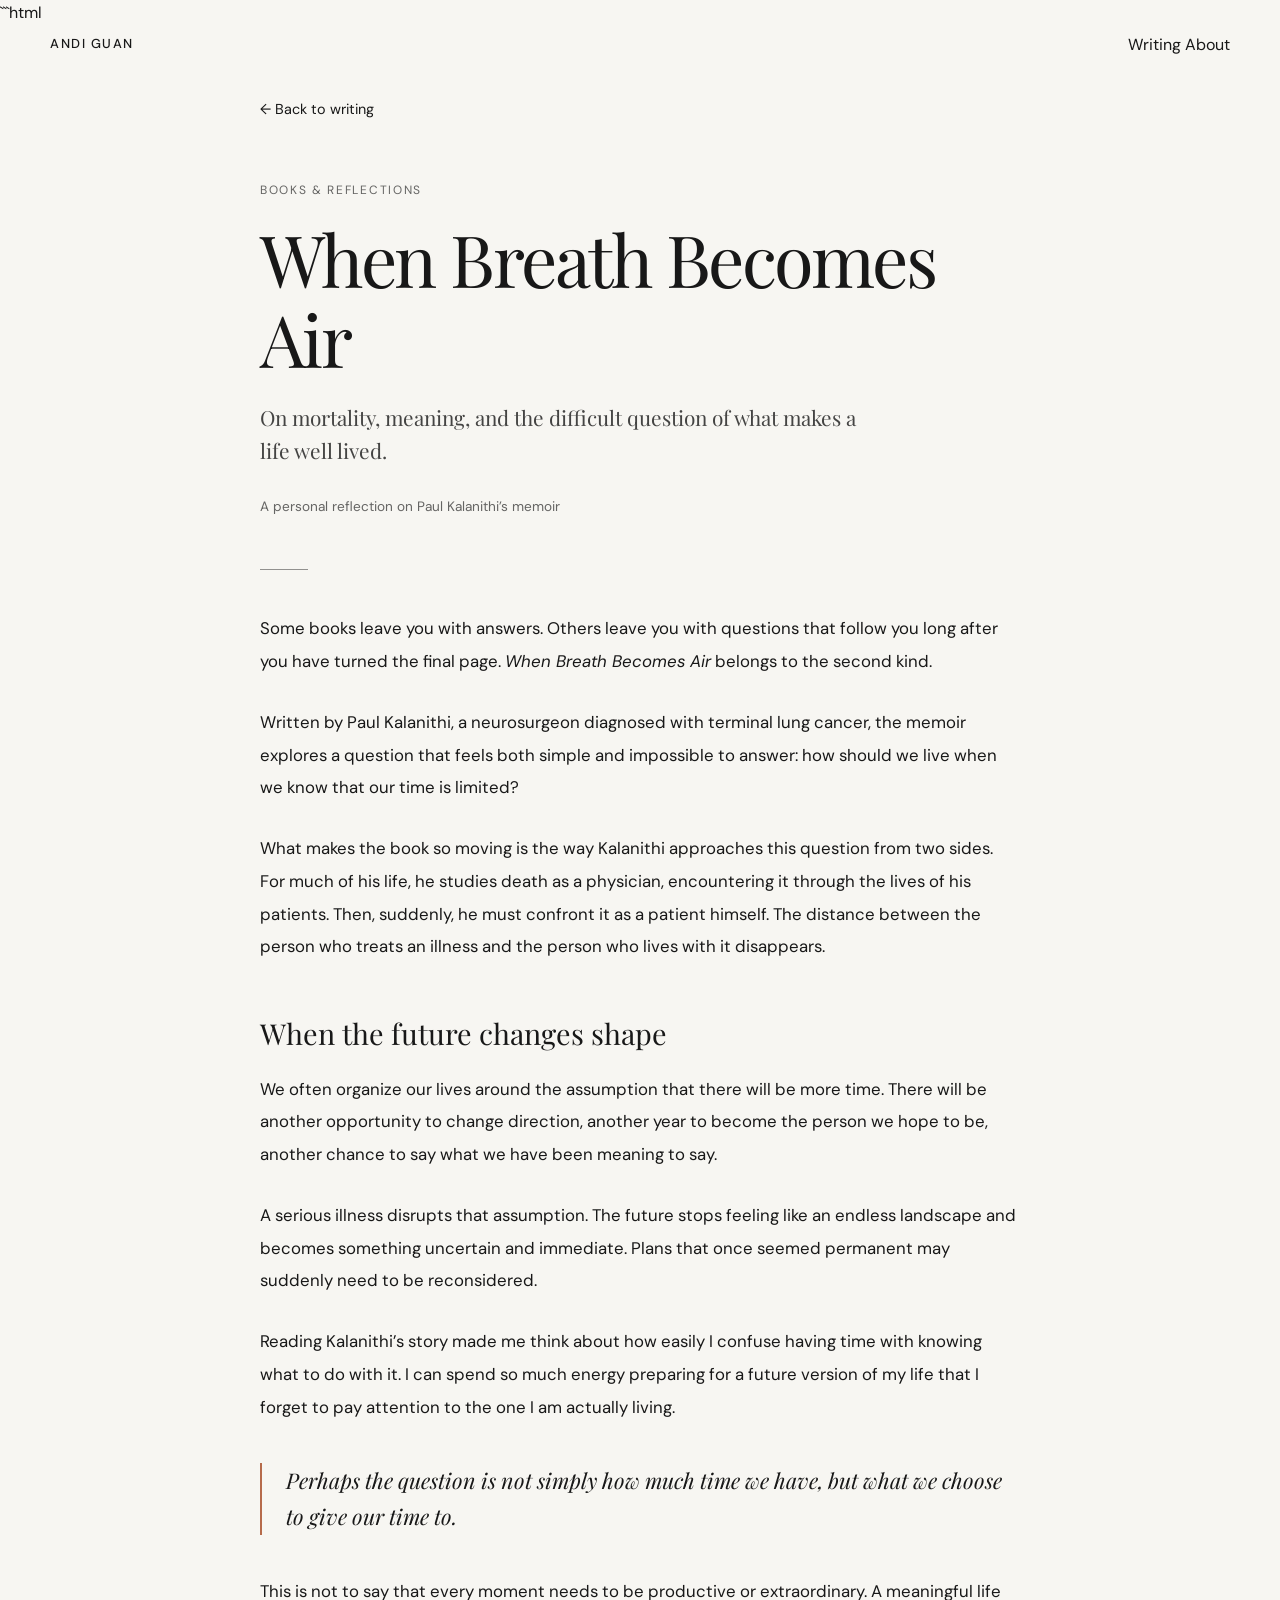
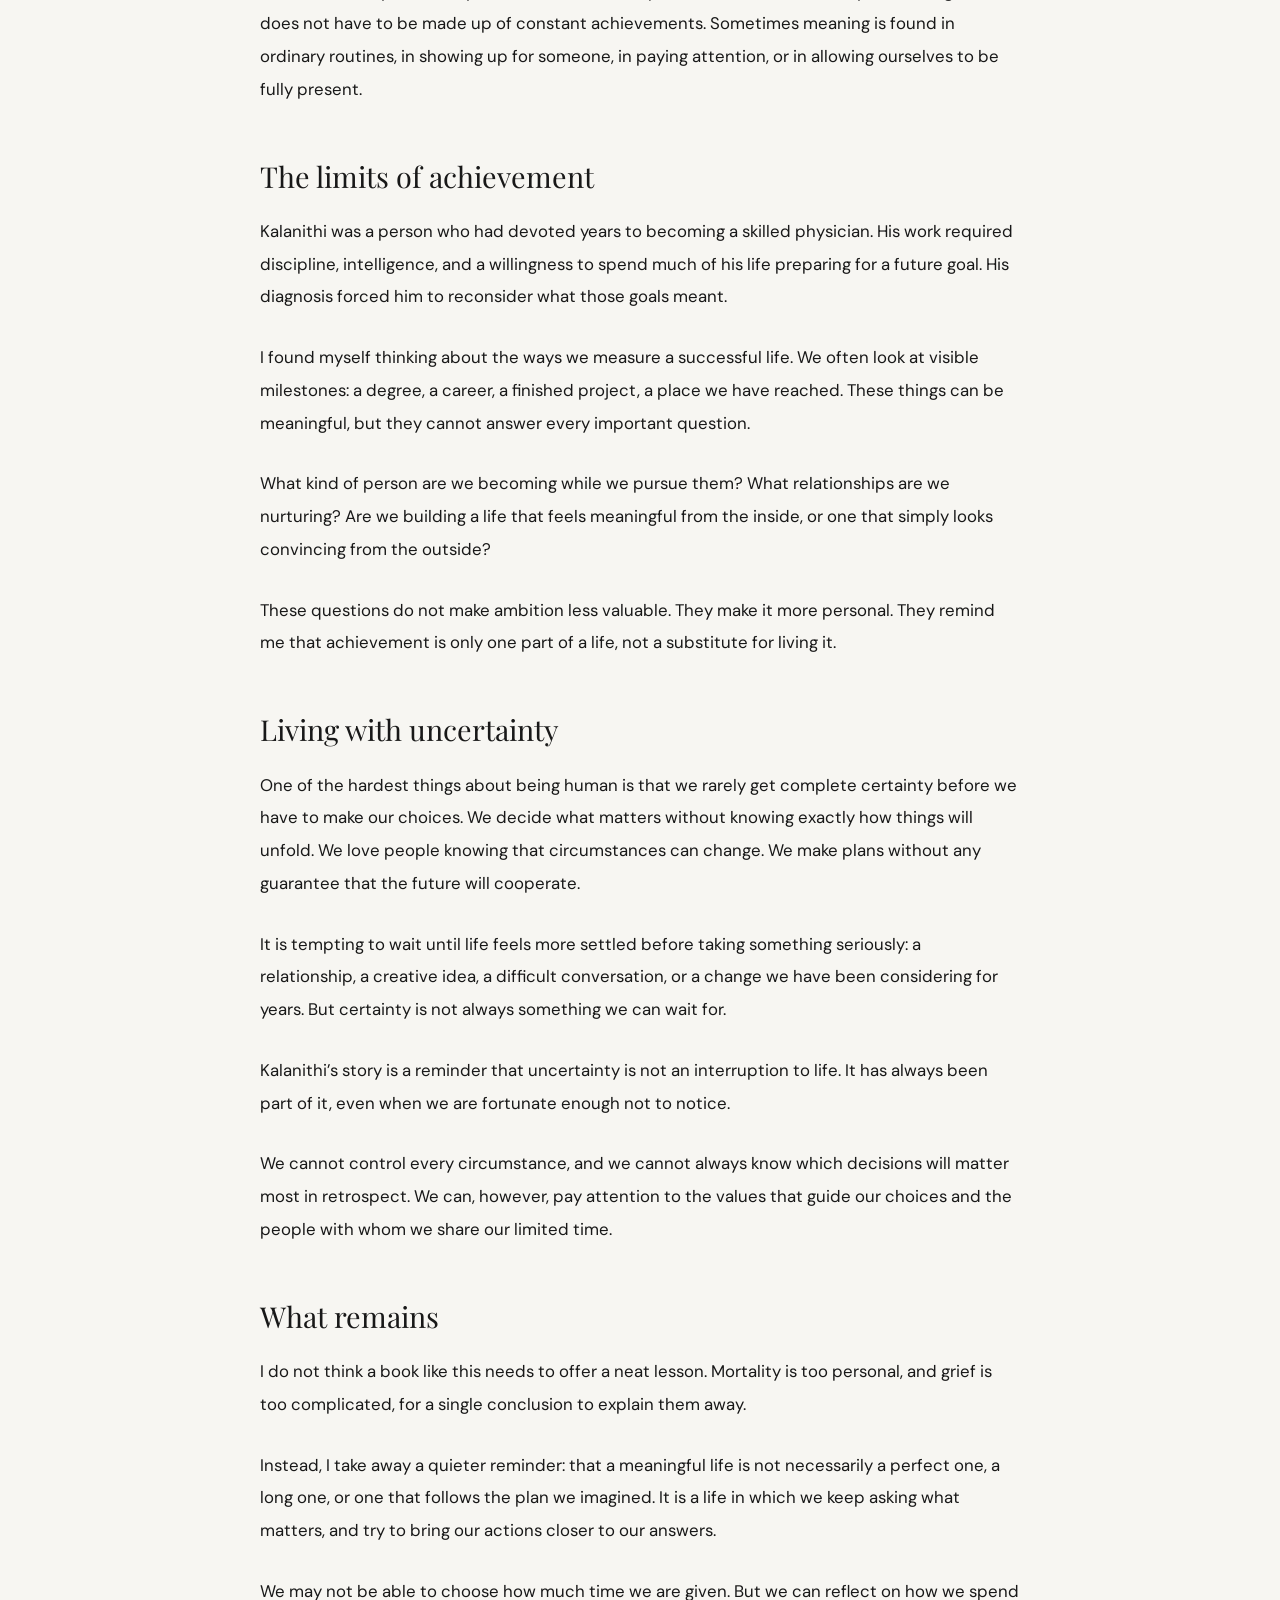
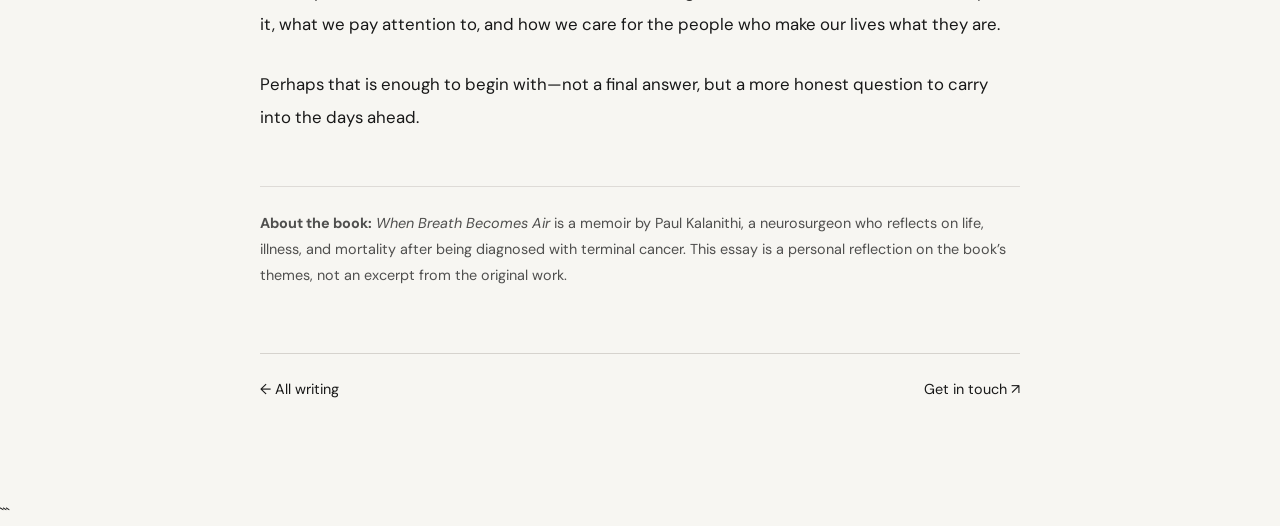
==== when-breath-becomes-air.html @ 2d14ba56 "Rename when-breath-becomes-air to when-breath-becomes-air.html" ====
```html
<!DOCTYPE html>
<html lang="en">
<head>
  <meta charset="UTF-8" />
  <meta name="viewport" content="width=device-width, initial-scale=1.0" />

  <title>When Breath Becomes Air — Andi Guan</title>

  <meta
    name="description"
    content="A personal reflection on When Breath Becomes Air by Paul Kalanithi, and what it means to live a meaningful life."
  />

  <link rel="preconnect" href="https://fonts.googleapis.com" />
  <link rel="preconnect" href="https://fonts.gstatic.com" crossorigin />

  <link
    href="https://fonts.googleapis.com/css2?family=DM+Sans:wght@400;500&family=Playfair+Display:ital,wght@0,400;0,500;1,400&display=swap"
    rel="stylesheet"
  />

  <link rel="stylesheet" href="css/style.css" />

  <style>
    .essay-page {
      max-width: 760px;
      margin: 0 auto;
      padding: 72px 24px 100px;
    }

    .essay-back {
      display: inline-block;
      margin-bottom: 48px;
      font-size: 0.9rem;
      text-decoration: none;
    }

    .essay-category {
      margin-bottom: 18px;
      font-size: 0.75rem;
      letter-spacing: 0.14em;
      text-transform: uppercase;
      opacity: 0.65;
    }

    .essay-title {
      margin: 0 0 22px;
      font-family: "Playfair Display", Georgia, serif;
      font-size: clamp(2.6rem, 7vw, 4.5rem);
      font-weight: 400;
      line-height: 1.12;
      letter-spacing: -0.035em;
    }

    .essay-subtitle {
      max-width: 620px;
      margin-bottom: 28px;
      font-family: "Playfair Display", Georgia, serif;
      font-size: 1.3rem;
      line-height: 1.6;
      opacity: 0.8;
    }

    .essay-meta {
      margin-bottom: 52px;
      font-size: 0.85rem;
      opacity: 0.65;
    }

    .essay-divider {
      width: 48px;
      margin: 0 0 42px;
      border: 0;
      border-top: 1px solid currentColor;
      opacity: 0.45;
    }

    .essay-body {
      font-size: 1.05rem;
      line-height: 1.95;
    }

    .essay-body p {
      margin: 0 0 28px;
    }

    .essay-body h2 {
      margin: 52px 0 20px;
      font-family: "Playfair Display", Georgia, serif;
      font-size: 1.8rem;
      font-weight: 400;
      line-height: 1.3;
    }

    .essay-body blockquote {
      margin: 40px 0;
      padding-left: 24px;
      border-left: 2px solid #b66b4b;
      font-family: "Playfair Display", Georgia, serif;
      font-size: 1.35rem;
      font-style: italic;
      line-height: 1.65;
    }

    .essay-note {
      margin-top: 52px;
      padding-top: 24px;
      border-top: 1px solid rgba(80, 70, 60, 0.2);
      font-size: 0.9rem;
      line-height: 1.8;
      opacity: 0.75;
    }

    .essay-footer {
      margin-top: 64px;
      padding-top: 24px;
      border-top: 1px solid rgba(80, 70, 60, 0.2);
      display: flex;
      justify-content: space-between;
      gap: 20px;
      flex-wrap: wrap;
      font-size: 0.9rem;
    }

    .essay-footer a,
    .essay-back {
      color: inherit;
    }

    @media (max-width: 600px) {
      .essay-page {
        padding: 44px 22px 72px;
      }

      .essay-back {
        margin-bottom: 36px;
      }

      .essay-body {
        font-size: 1rem;
      }
    }
  </style>
</head>

<body>
  <header class="site-header">
    <div class="container nav-container">
      <a href="index.html" class="logo">ANDI GUAN</a>

      <nav aria-label="Main navigation">
        <a href="index.html#writing">Writing</a>
        <a href="index.html#about">About</a>
      </nav>
    </div>
  </header>

  <main class="essay-page">
    <a class="essay-back" href="index.html#writing">
      ← Back to writing
    </a>

    <article>
      <p class="essay-category">Books &amp; Reflections</p>

      <h1 class="essay-title">When Breath Becomes Air</h1>

      <p class="essay-subtitle">
        On mortality, meaning, and the difficult question of what makes a life well lived.
      </p>

      <p class="essay-meta">
        A personal reflection on Paul Kalanithi’s memoir
      </p>

      <hr class="essay-divider" />

      <div class="essay-body">
        <p>
          Some books leave you with answers. Others leave you with questions
          that follow you long after you have turned the final page.
          <em>When Breath Becomes Air</em> belongs to the second kind.
        </p>

        <p>
          Written by Paul Kalanithi, a neurosurgeon diagnosed with terminal
          lung cancer, the memoir explores a question that feels both simple
          and impossible to answer: how should we live when we know that our
          time is limited?
        </p>

        <p>
          What makes the book so moving is the way Kalanithi approaches this
          question from two sides. For much of his life, he studies death as
          a physician, encountering it through the lives of his patients.
          Then, suddenly, he must confront it as a patient himself. The
          distance between the person who treats an illness and the person
          who lives with it disappears.
        </p>

        <h2>When the future changes shape</h2>

        <p>
          We often organize our lives around the assumption that there will
          be more time. There will be another opportunity to change direction,
          another year to become the person we hope to be, another chance to
          say what we have been meaning to say.
        </p>

        <p>
          A serious illness disrupts that assumption. The future stops feeling
          like an endless landscape and becomes something uncertain and
          immediate. Plans that once seemed permanent may suddenly need to
          be reconsidered.
        </p>

        <p>
          Reading Kalanithi’s story made me think about how easily I confuse
          having time with knowing what to do with it. I can spend so much
          energy preparing for a future version of my life that I forget to
          pay attention to the one I am actually living.
        </p>

        <blockquote>
          Perhaps the question is not simply how much time we have, but what
          we choose to give our time to.
        </blockquote>

        <p>
          This is not to say that every moment needs to be productive or
          extraordinary. A meaningful life does not have to be made up of
          constant achievements. Sometimes meaning is found in ordinary
          routines, in showing up for someone, in paying attention, or in
          allowing ourselves to be fully present.
        </p>

        <h2>The limits of achievement</h2>

        <p>
          Kalanithi was a person who had devoted years to becoming a skilled
          physician. His work required discipline, intelligence, and a
          willingness to spend much of his life preparing for a future goal.
          His diagnosis forced him to reconsider what those goals meant.
        </p>

        <p>
          I found myself thinking about the ways we measure a successful
          life. We often look at visible milestones: a degree, a career, a
          finished project, a place we have reached. These things can be
          meaningful, but they cannot answer every important question.
        </p>

        <p>
          What kind of person are we becoming while we pursue them? What
          relationships are we nurturing? Are we building a life that feels
          meaningful from the inside, or one that simply looks convincing
          from the outside?
        </p>

        <p>
          These questions do not make ambition less valuable. They make it
          more personal. They remind me that achievement is only one part of
          a life, not a substitute for living it.
        </p>

        <h2>Living with uncertainty</h2>

        <p>
          One of the hardest things about being human is that we rarely get
          complete certainty before we have to make our choices. We decide
          what matters without knowing exactly how things will unfold. We
          love people knowing that circumstances can change. We make plans
          without any guarantee that the future will cooperate.
        </p>

        <p>
          It is tempting to wait until life feels more settled before taking
          something seriously: a relationship, a creative idea, a difficult
          conversation, or a change we have been considering for years.
          But certainty is not always something we can wait for.
        </p>

        <p>
          Kalanithi’s story is a reminder that uncertainty is not an
          interruption to life. It has always been part of it, even when we
          are fortunate enough not to notice.
        </p>

        <p>
          We cannot control every circumstance, and we cannot always know
          which decisions will matter most in retrospect. We can, however,
          pay attention to the values that guide our choices and the people
          with whom we share our limited time.
        </p>

        <h2>What remains</h2>

        <p>
          I do not think a book like this needs to offer a neat lesson.
          Mortality is too personal, and grief is too complicated, for a
          single conclusion to explain them away.
        </p>

        <p>
          Instead, I take away a quieter reminder: that a meaningful life
          is not necessarily a perfect one, a long one, or one that follows
          the plan we imagined. It is a life in which we keep asking what
          matters, and try to bring our actions closer to our answers.
        </p>

        <p>
          We may not be able to choose how much time we are given. But we
          can reflect on how we spend it, what we pay attention to, and
          how we care for the people who make our lives what they are.
        </p>

        <p>
          Perhaps that is enough to begin with—not a final answer, but a
          more honest question to carry into the days ahead.
        </p>
      </div>

      <p class="essay-note">
        <strong>About the book:</strong> <em>When Breath Becomes Air</em>
        is a memoir by Paul Kalanithi, a neurosurgeon who reflects on life,
        illness, and mortality after being diagnosed with terminal cancer.
        This essay is a personal reflection on the book’s themes, not an
        excerpt from the original work.
      </p>
    </article>

    <footer class="essay-footer">
      <a href="index.html#writing">← All writing</a>
      <a href="mailto:andiguan.sf@gmail.com">Get in touch ↗</a>
    </footer>
  </main>
</body>
</html>
```
---- css/style.css ----
```css
/* =========================================================
   RESET
   ========================================================= */

*,
*::before,
*::after {
  box-sizing: border-box;
}

html {
  scroll-behavior: smooth;
}

body {
  margin: 0;
  padding: 0;

  background: #f7f6f2;
  color: #181818;

  font-family: "DM Sans", Arial, sans-serif;
  font-size: 16px;
  line-height: 1.6;

  -webkit-font-smoothing: antialiased;
  text-rendering: optimizeLegibility;
}

img {
  max-width: 100%;
  display: block;
}

a {
  color: inherit;
  text-decoration: none;
}

button,
a {
  -webkit-tap-highlight-color: transparent;
}


/* =========================================================
   VARIABLES
   ========================================================= */

:root {
  --background: #f7f6f2;
  --text: #181818;
  --muted: #77736c;
  --light: #d9d6cf;
  --accent: #b75b3b;

  --serif: "Playfair Display", Georgia, serif;
  --sans: "DM Sans", Arial, sans-serif;

  --max-width: 1180px;
  --side-padding: 42px;
}


/* =========================================================
   GLOBAL
   ========================================================= */

body {
  overflow-x: hidden;
}

.container {
  width: min(
    calc(100% - (var(--side-padding) * 2)),
    var(--max-width)
  );

  margin-inline: auto;
}

.eyebrow {
  margin: 0 0 24px;

  color: var(--muted);

  font-family: var(--sans);
  font-size: 11px;
  font-weight: 500;
  letter-spacing: 0.18em;
  line-height: 1;

  text-transform: uppercase;
}


/* =========================================================
   HEADER
   ========================================================= */

.site-header {
  position: absolute;

  top: 0;
  left: 0;

  width: 100%;

  z-index: 10;
}

.nav-container {
  display: flex;

  align-items: center;
  justify-content: space-between;

  padding-top: 32px;
}

.logo {
  font-size: 13px;
  font-weight: 500;
  letter-spacing: 0.12em;

  transition: opacity 180ms ease;
}

.logo:hover {
  opacity: 0.55;
}

.navigation {
  display: flex;
  gap: 32px;
}

.navigation a {
  position: relative;

  font-size: 13px;
  color: #3f3d39;
}

.navigation a::after {
  content: "";

  position: absolute;

  left: 0;
  right: 0;
  bottom: -5px;

  height: 1px;

  background: var(--text);

  transform: scaleX(0);
  transform-origin: right;

  transition: transform 220ms ease;
}

.navigation a:hover::after {
  transform: scaleX(1);
  transform-origin: left;
}


/* =========================================================
   HERO
   ========================================================= */

.hero {
  min-height: 100vh;

  display: flex;
  align-items: center;

  padding: 150px 0 100px;
}

.hero-container {
  position: relative;
}

.hero h1 {
  max-width: 850px;

  margin: 0;

  font-family: var(--serif);
  font-size: clamp(72px, 10vw, 142px);
  font-weight: 400;

  letter-spacing: -0.055em;
  line-height: 0.92;
}

.hero h1 em {
  color: var(--accent);
  font-weight: 400;
}

.hero-description {
  max-width: 470px;

  margin: 48px 0 0;

  color: #5e5b55;

  font-size: 18px;
  line-height: 1.7;
}

.scroll-link {
  display: inline-flex;

  align-items: center;
  gap: 14px;

  margin-top: 72px;

  font-size: 12px;
  font-weight: 500;
  letter-spacing: 0.08em;
  text-transform: uppercase;
}

.scroll-link .arrow {
  font-size: 18px;
  font-weight: 400;

  transition: transform 200ms ease;
}

.scroll-link:hover .arrow {
  transform: translateY(5px);
}


/* =========================================================
   WRITING
   ========================================================= */

.writing-section {
  padding: 150px 0 170px;

  border-top: 1px solid var(--light);
}

.section-heading {
  display: grid;

  grid-template-columns: 1fr 2fr;

  margin-bottom: 90px;
}

.section-heading h2 {
  margin: -10px 0 0;

  font-family: var(--serif);
  font-size: clamp(48px, 6vw, 82px);
  font-weight: 400;

  letter-spacing: -0.045em;
  line-height: 1;
}

.post-list {
  border-top: 1px solid var(--light);
}

.post {
  display: grid;

  grid-template-columns: 1fr 2fr;
  gap: 40px;

  padding: 52px 0;

  border-bottom: 1px solid var(--light);

  transition: padding-left 250ms ease;
}

.post:hover {
  padding-left: 12px;
}

.post-meta {
  display: flex;
  flex-direction: column;

  gap: 9px;

  color: var(--muted);

  font-size: 10px;
  font-weight: 500;
  letter-spacing: 0.13em;
}

.post-category {
  color: var(--accent);
}

.post-content {
  max-width: 690px;
}

.post-content h3 {
  margin: 0;

  font-family: var(--serif);
  font-size: clamp(30px, 3.5vw, 48px);
  font-weight: 400;

  letter-spacing: -0.035em;
  line-height: 1.05;
}

.post-content h3 a {
  transition: color 180ms ease;
}

.post-content h3 a:hover {
  color: var(--accent);
}

.post-content p {
  max-width: 590px;

  margin: 20px 0 24px;

  color: var(--muted);

  font-size: 15px;
  line-height: 1.7;
}

.read-more {
  display: inline-flex;

  align-items: center;
  gap: 8px;

  font-size: 11px;
  font-weight: 500;
  letter-spacing: 0.08em;

  text-transform: uppercase;
}

.read-more span {
  font-size: 15px;

  transition: transform 180ms ease;
}

.read-more:hover span {
  transform: translateX(5px);
}

.all-writing {
  display: flex;

  justify-content: center;

  margin-top: 70px;
}

.outline-button {
  display: inline-flex;

  align-items: center;
  gap: 22px;

  padding: 15px 23px;

  border: 1px solid #aaa69e;

  font-size: 11px;
  font-weight: 500;
  letter-spacing: 0.08em;

  text-transform: uppercase;

  transition:
    background 200ms ease,
    color 200ms ease,
    border-color 200ms ease;
}

.outline-button:hover {
  background: var(--text);
  border-color: var(--text);
  color: white;
}

.outline-button span {
  font-size: 15px;
}


/* =========================================================
   ABOUT
   ========================================================= */

.about-section {
  padding: 150px 0 170px;

  background: #e9e6de;
}

.about-grid {
  display: grid;

  grid-template-columns: 1fr 2fr;
  gap: 40px;
}

.about-heading h2 {
  margin: 0;

  font-family: var(--serif);
  font-size: clamp(48px, 6vw, 82px);
  font-weight: 400;

  letter-spacing: -0.045em;
  line-height: 0.98;
}

.about-heading h2 em {
  color: var(--accent);
  font-weight: 400;
}

.about-content {
  max-width: 650px;

  padding-top: 38px;
}

.about-content p {
  margin: 0 0 25px;

  color: #4f4c47;

  font-size: 17px;
  line-height: 1.8;
}

.about-content .about-intro {
  margin-bottom: 30px;

  color: var(--text);

  font-family: var(--serif);
  font-size: 34px;
  line-height: 1.2;
}

.text-link {
  display: inline-flex;

  align-items: center;
  gap: 10px;

  margin-top: 22px;

  border-bottom: 1px solid #8d8981;

  padding-bottom: 4px;

  font-size: 12px;
  font-weight: 500;
  letter-spacing: 0.08em;

  text-transform: uppercase;
}

.text-link span {
  transition: transform 180ms ease;
}

.text-link:hover span {
  transform: translateX(5px);
}


/* =========================================================
   FOOTER
   ========================================================= */

.site-footer {
  padding: 32px 0;

  background: #181818;
  color: #d8d5ce;
}

.footer-container {
  display: flex;

  align-items: center;
  justify-content: space-between;
}

.footer-container p {
  margin: 0;

  color: #85827d;

  font-size: 11px;
}

.footer-links {
  display: flex;
  gap: 25px;
}

.footer-links a {
  font-size: 11px;

  transition: color 180ms ease;
}

.footer-links a:hover {
  color: white;
}


/* =========================================================
   TABLET
   ========================================================= */

@media (max-width: 800px) {

  :root {
    --side-padding: 25px;
  }

  .hero {
    min-height: 90vh;

    padding-top: 130px;
  }

  .hero-description {
    margin-top: 38px;

    font-size: 16px;
  }

  .scroll-link {
    margin-top: 50px;
  }

  .writing-section,
  .about-section {
    padding: 100px 0;
  }

  .section-heading {
    display: block;

    margin-bottom: 55px;
  }

  .section-heading h2 {
    margin-top: 30px;
  }

  .post {
    grid-template-columns: 1fr;

    gap: 25px;

    padding: 40px 0;
  }

  .post:hover {
    padding-left: 0;
  }

  .post-meta {
    flex-direction: row;
    gap: 18px;
  }

  .about-grid {
    grid-template-columns: 1fr;
    gap: 30px;
  }

  .about-content {
    padding-top: 10px;
  }
}


/* =========================================================
   MOBILE
   ========================================================= */

@media (max-width: 560px) {

  :root {
    --side-padding: 20px;
  }

  .nav-container {
    padding-top: 24px;
  }

  .logo {
    font-size: 12px;
  }

  .navigation {
    gap: 20px;
  }

  .navigation a {
    font-size: 12px;
  }

  .hero {
    min-height: 100svh;

    padding-top: 120px;
    padding-bottom: 60px;
  }

  .eyebrow {
    margin-bottom: 18px;

    font-size: 9px;
  }

  .hero h1 {
    font-size: clamp(62px, 19vw, 100px);

    letter-spacing: -0.06em;
  }

  .hero-description {
    max-width: 350px;

    margin-top: 32px;

    font-size: 15px;
    line-height: 1.65;
  }

  .scroll-link {
    margin-top: 40px;
  }

  .writing-section,
  .about-section {
    padding: 85px 0;
  }

  .section-heading {
    margin-bottom: 45px;
  }

  .section-heading h2,
  .about-heading h2 {
    font-size: 52px;
  }

  .post {
    padding: 35px 0;
  }

  .post-content h3 {
    font-size: 32px;
  }

  .post-content p {
    font-size: 14px;
  }

  .about-content p {
    font-size: 15px;
  }

  .about-content .about-intro {
    font-size: 30px;
  }

  .footer-container {
    align-items: flex-start;
    flex-direction: column;
    gap: 20px;
  }

  .footer-links {
    gap: 20px;
  }
}


/* =========================================================
   ACCESSIBILITY
   ========================================================= */

:focus-visible {
  outline: 2px solid var(--accent);
  outline-offset: 5px;
}


/* =========================================================
   REDUCED MOTION
   ========================================================= */

@media (prefers-reduced-motion: reduce) {

  html {
    scroll-behavior: auto;
  }

  *,
  *::before,
  *::after {
    transition-duration: 0.01ms !important;
  }
}
```
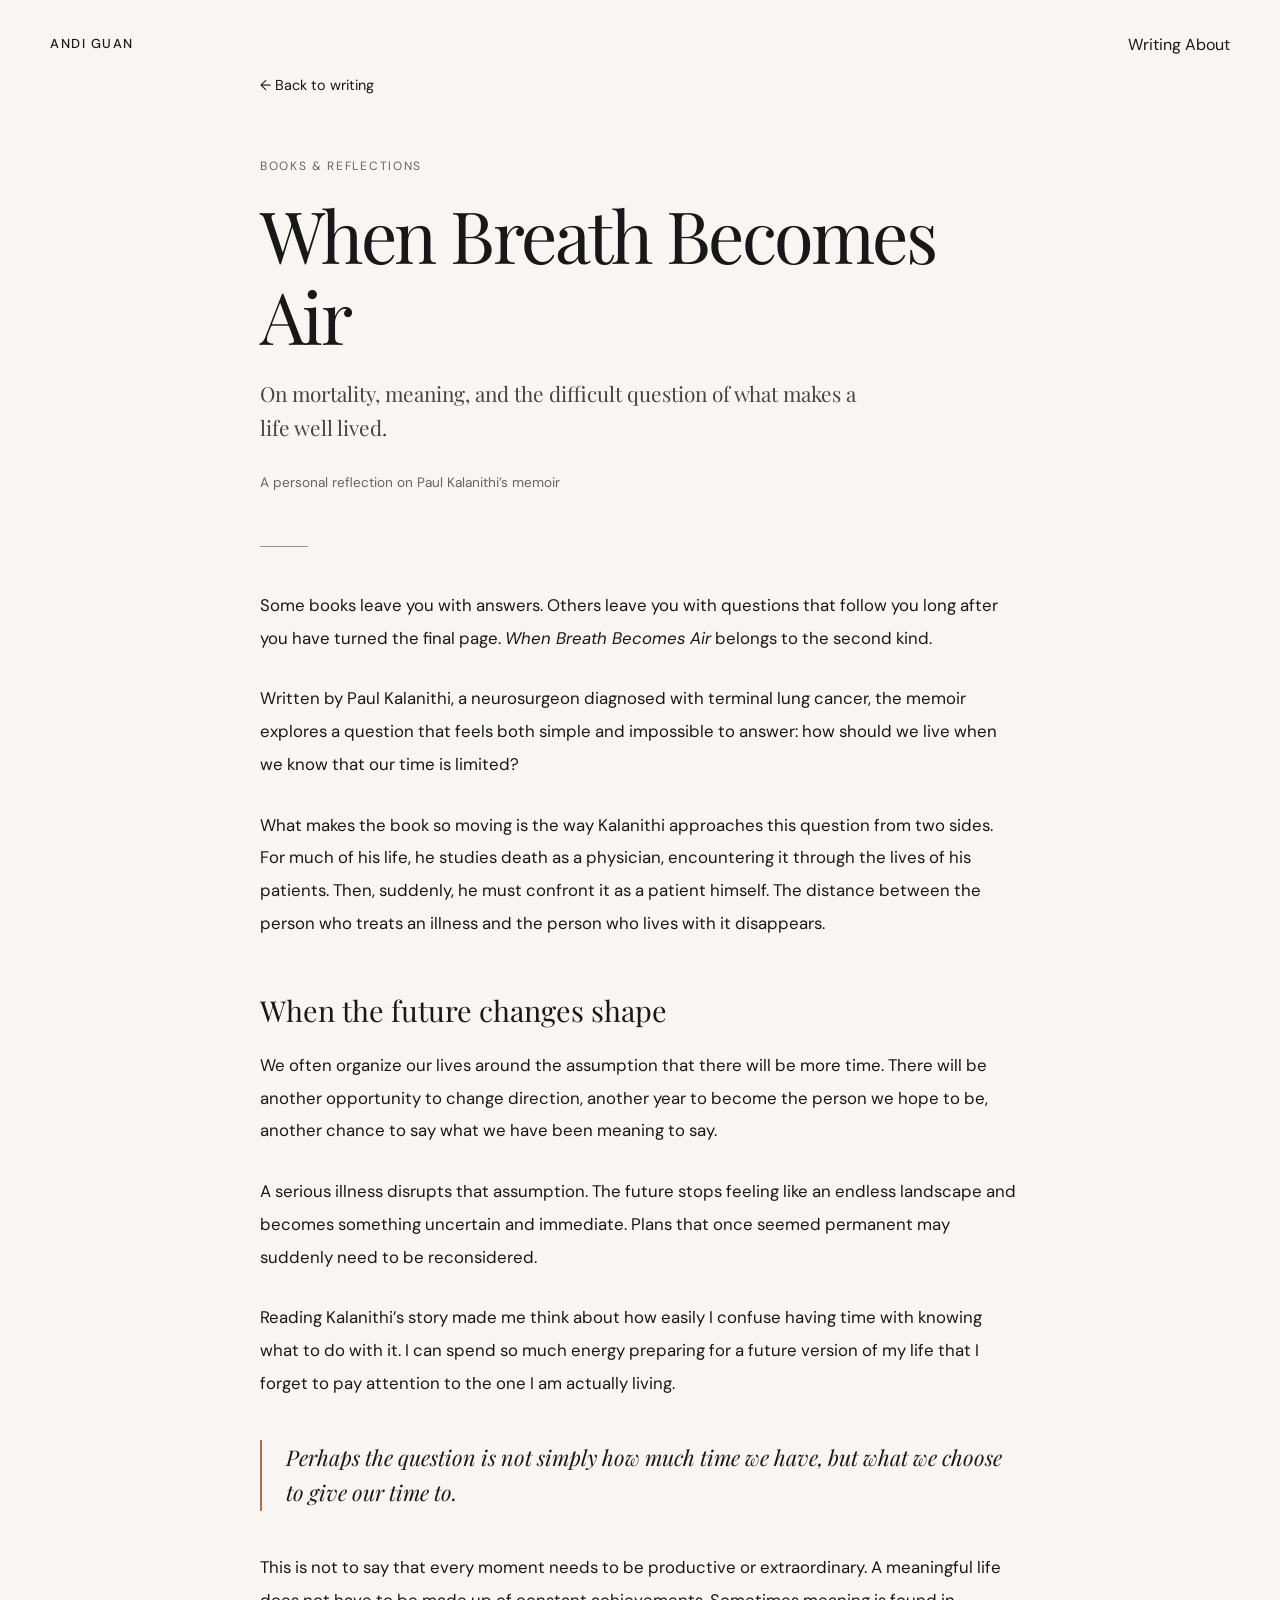
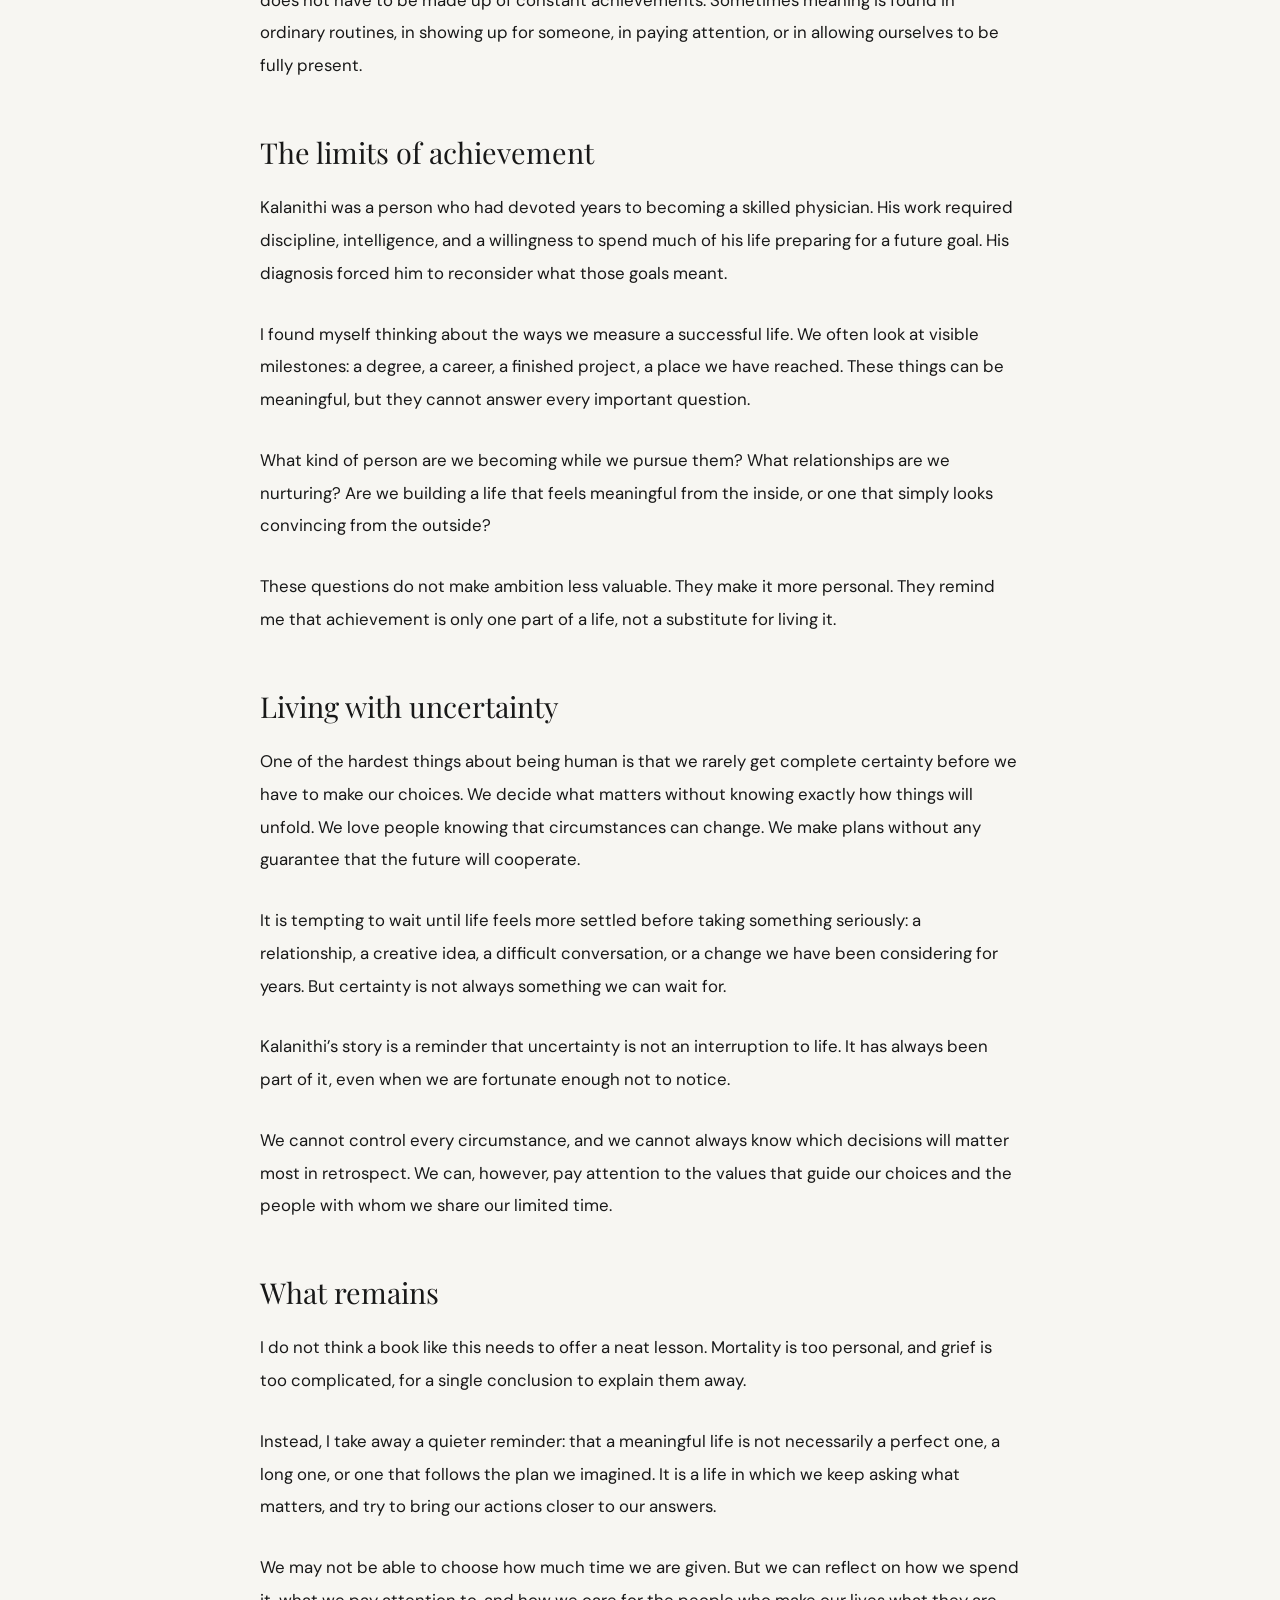
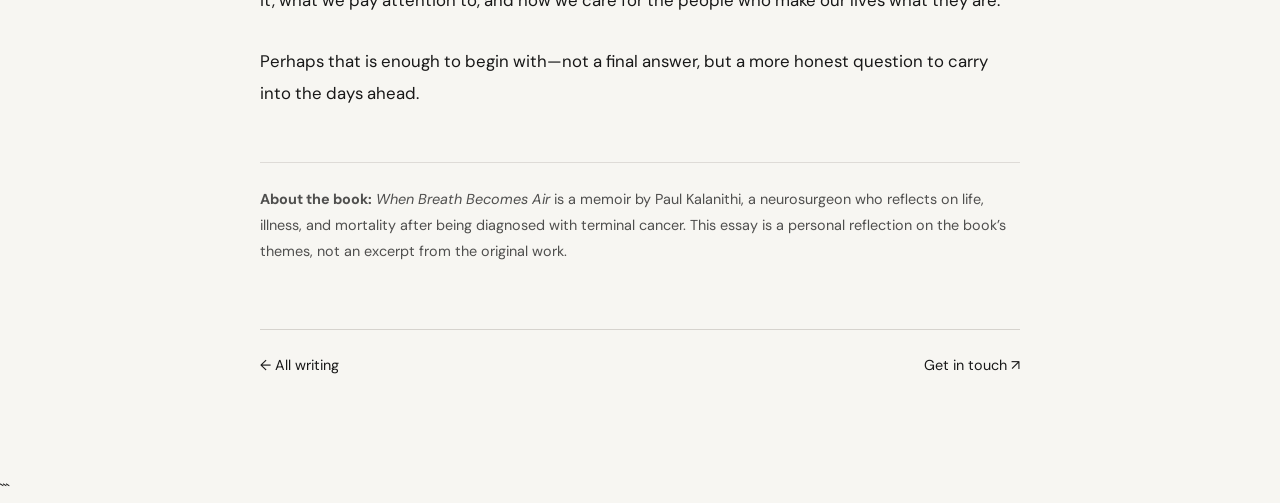
==== commit df9e4f3d: "Remove code block formatting from HTML file" ====
--- a/when-breath-becomes-air.html
+++ b/when-breath-becomes-air.html
@@ -1,4 +1,3 @@
-```html
 <!DOCTYPE html>
 <html lang="en">
 <head>
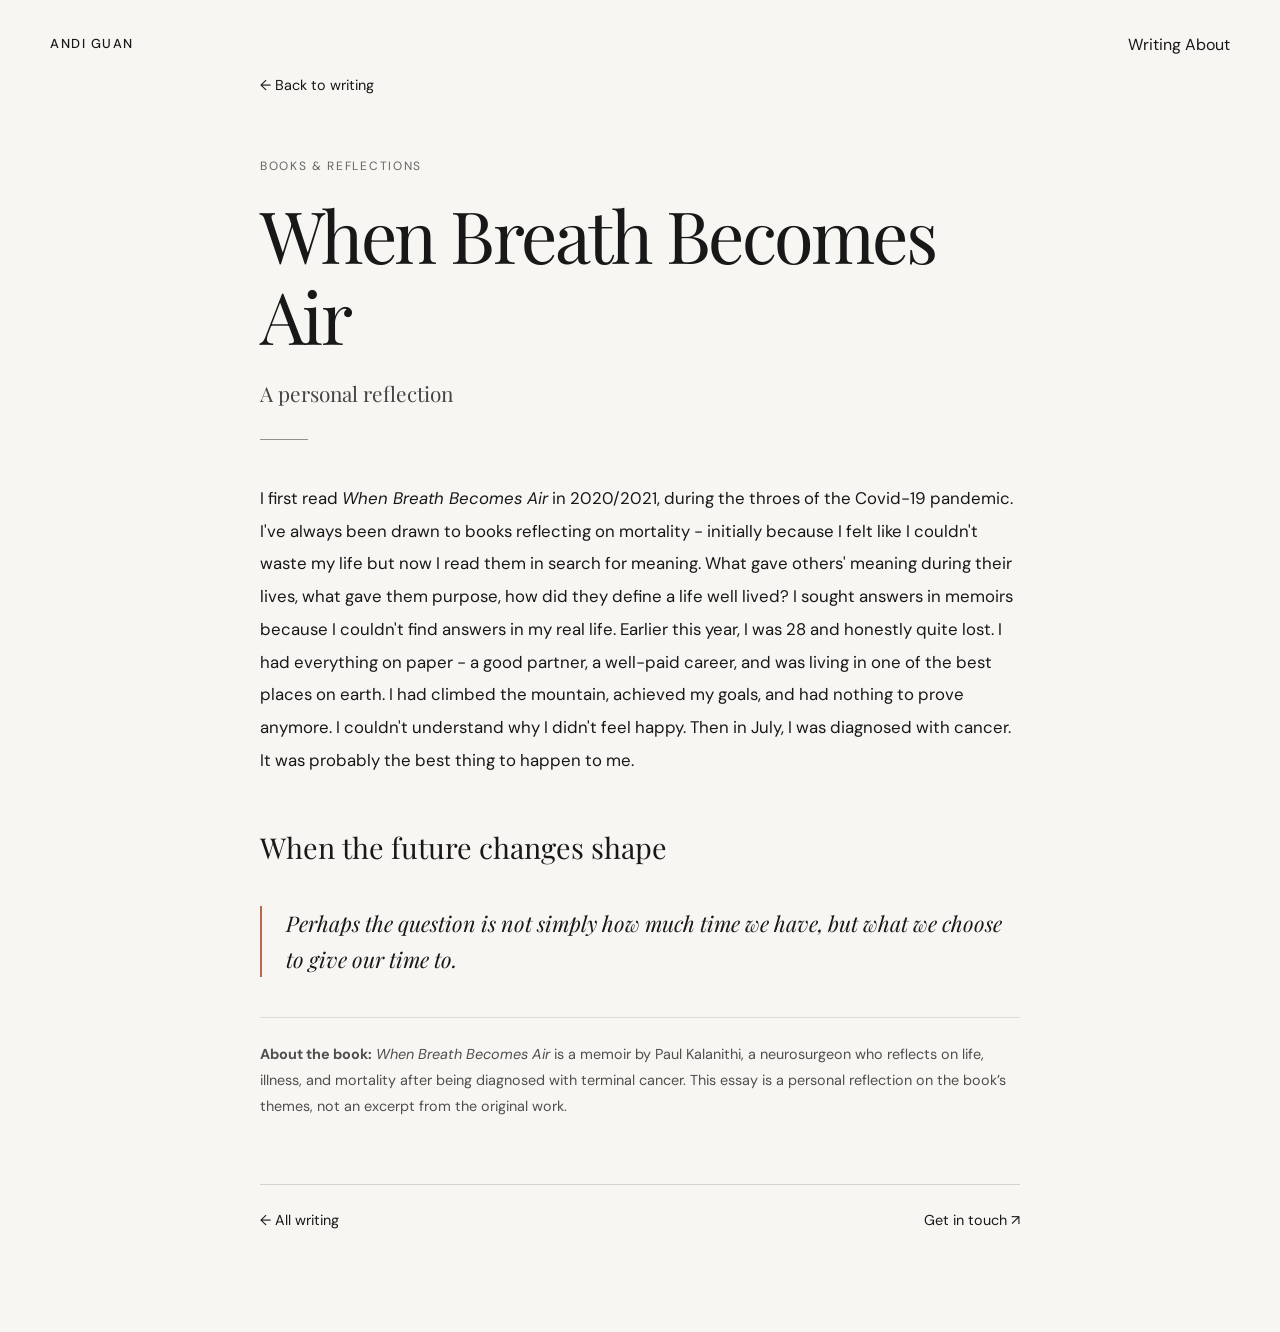
==== commit 427130be: "Revise content description and essay subtitle Updated the content description and personal reflectio" ====
--- a/when-breath-becomes-air.html
+++ b/when-breath-becomes-air.html
@@ -8,7 +8,7 @@
 
   <meta
     name="description"
-    content="A personal reflection on When Breath Becomes Air by Paul Kalanithi, and what it means to live a meaningful life."
+    content="A personal reflection."
   />
 
   <link rel="preconnect" href="https://fonts.googleapis.com" />
@@ -166,159 +166,37 @@
       <h1 class="essay-title">When Breath Becomes Air</h1>
 
       <p class="essay-subtitle">
-        On mortality, meaning, and the difficult question of what makes a life well lived.
-      </p>
-
-      <p class="essay-meta">
-        A personal reflection on Paul Kalanithi’s memoir
+       A personal reflection 
       </p>
 
       <hr class="essay-divider" />
 
       <div class="essay-body">
         <p>
-          Some books leave you with answers. Others leave you with questions
-          that follow you long after you have turned the final page.
-          <em>When Breath Becomes Air</em> belongs to the second kind.
+          I first read <em>When Breath Becomes Air</em> in 2020/2021, during the throes of the Covid-19 pandemic. 
+          I've always been drawn to books reflecting on mortality - initially because I felt like I couldn't waste my life 
+          but now I read them in search for meaning. What gave others' meaning during their lives, what gave them purpose, how did they define a life well lived? 
+          I sought answers in memoirs because I couldn't find answers in my real life. Earlier this year, I was 28 and honestly quite lost. I had 
+          everything on paper - a good partner, a well-paid career, and was living in one of the best places on earth. 
+          I had climbed the mountain, achieved my goals, and had nothing to prove anymore. I couldn't understand why I didn't feel happy.
+          Then in July, I was diagnosed with cancer. It was probably the best thing to happen to me. 
         </p>
 
         <p>
-          Written by Paul Kalanithi, a neurosurgeon diagnosed with terminal
-          lung cancer, the memoir explores a question that feels both simple
-          and impossible to answer: how should we live when we know that our
-          time is limited?
+           
         </p>
-
-        <p>
-          What makes the book so moving is the way Kalanithi approaches this
-          question from two sides. For much of his life, he studies death as
-          a physician, encountering it through the lives of his patients.
-          Then, suddenly, he must confront it as a patient himself. The
-          distance between the person who treats an illness and the person
-          who lives with it disappears.
-        </p>
+      
 
         <h2>When the future changes shape</h2>
 
-        <p>
-          We often organize our lives around the assumption that there will
-          be more time. There will be another opportunity to change direction,
-          another year to become the person we hope to be, another chance to
-          say what we have been meaning to say.
-        </p>
-
-        <p>
-          A serious illness disrupts that assumption. The future stops feeling
-          like an endless landscape and becomes something uncertain and
-          immediate. Plans that once seemed permanent may suddenly need to
-          be reconsidered.
-        </p>
-
-        <p>
-          Reading Kalanithi’s story made me think about how easily I confuse
-          having time with knowing what to do with it. I can spend so much
-          energy preparing for a future version of my life that I forget to
-          pay attention to the one I am actually living.
-        </p>
+     
 
         <blockquote>
           Perhaps the question is not simply how much time we have, but what
           we choose to give our time to.
         </blockquote>
 
-        <p>
-          This is not to say that every moment needs to be productive or
-          extraordinary. A meaningful life does not have to be made up of
-          constant achievements. Sometimes meaning is found in ordinary
-          routines, in showing up for someone, in paying attention, or in
-          allowing ourselves to be fully present.
-        </p>
-
-        <h2>The limits of achievement</h2>
-
-        <p>
-          Kalanithi was a person who had devoted years to becoming a skilled
-          physician. His work required discipline, intelligence, and a
-          willingness to spend much of his life preparing for a future goal.
-          His diagnosis forced him to reconsider what those goals meant.
-        </p>
-
-        <p>
-          I found myself thinking about the ways we measure a successful
-          life. We often look at visible milestones: a degree, a career, a
-          finished project, a place we have reached. These things can be
-          meaningful, but they cannot answer every important question.
-        </p>
-
-        <p>
-          What kind of person are we becoming while we pursue them? What
-          relationships are we nurturing? Are we building a life that feels
-          meaningful from the inside, or one that simply looks convincing
-          from the outside?
-        </p>
-
-        <p>
-          These questions do not make ambition less valuable. They make it
-          more personal. They remind me that achievement is only one part of
-          a life, not a substitute for living it.
-        </p>
-
-        <h2>Living with uncertainty</h2>
-
-        <p>
-          One of the hardest things about being human is that we rarely get
-          complete certainty before we have to make our choices. We decide
-          what matters without knowing exactly how things will unfold. We
-          love people knowing that circumstances can change. We make plans
-          without any guarantee that the future will cooperate.
-        </p>
-
-        <p>
-          It is tempting to wait until life feels more settled before taking
-          something seriously: a relationship, a creative idea, a difficult
-          conversation, or a change we have been considering for years.
-          But certainty is not always something we can wait for.
-        </p>
-
-        <p>
-          Kalanithi’s story is a reminder that uncertainty is not an
-          interruption to life. It has always been part of it, even when we
-          are fortunate enough not to notice.
-        </p>
-
-        <p>
-          We cannot control every circumstance, and we cannot always know
-          which decisions will matter most in retrospect. We can, however,
-          pay attention to the values that guide our choices and the people
-          with whom we share our limited time.
-        </p>
-
-        <h2>What remains</h2>
-
-        <p>
-          I do not think a book like this needs to offer a neat lesson.
-          Mortality is too personal, and grief is too complicated, for a
-          single conclusion to explain them away.
-        </p>
-
-        <p>
-          Instead, I take away a quieter reminder: that a meaningful life
-          is not necessarily a perfect one, a long one, or one that follows
-          the plan we imagined. It is a life in which we keep asking what
-          matters, and try to bring our actions closer to our answers.
-        </p>
-
-        <p>
-          We may not be able to choose how much time we are given. But we
-          can reflect on how we spend it, what we pay attention to, and
-          how we care for the people who make our lives what they are.
-        </p>
-
-        <p>
-          Perhaps that is enough to begin with—not a final answer, but a
-          more honest question to carry into the days ahead.
-        </p>
-      </div>
+      
 
       <p class="essay-note">
         <strong>About the book:</strong> <em>When Breath Becomes Air</em>
@@ -336,4 +214,3 @@
   </main>
 </body>
 </html>
-```
